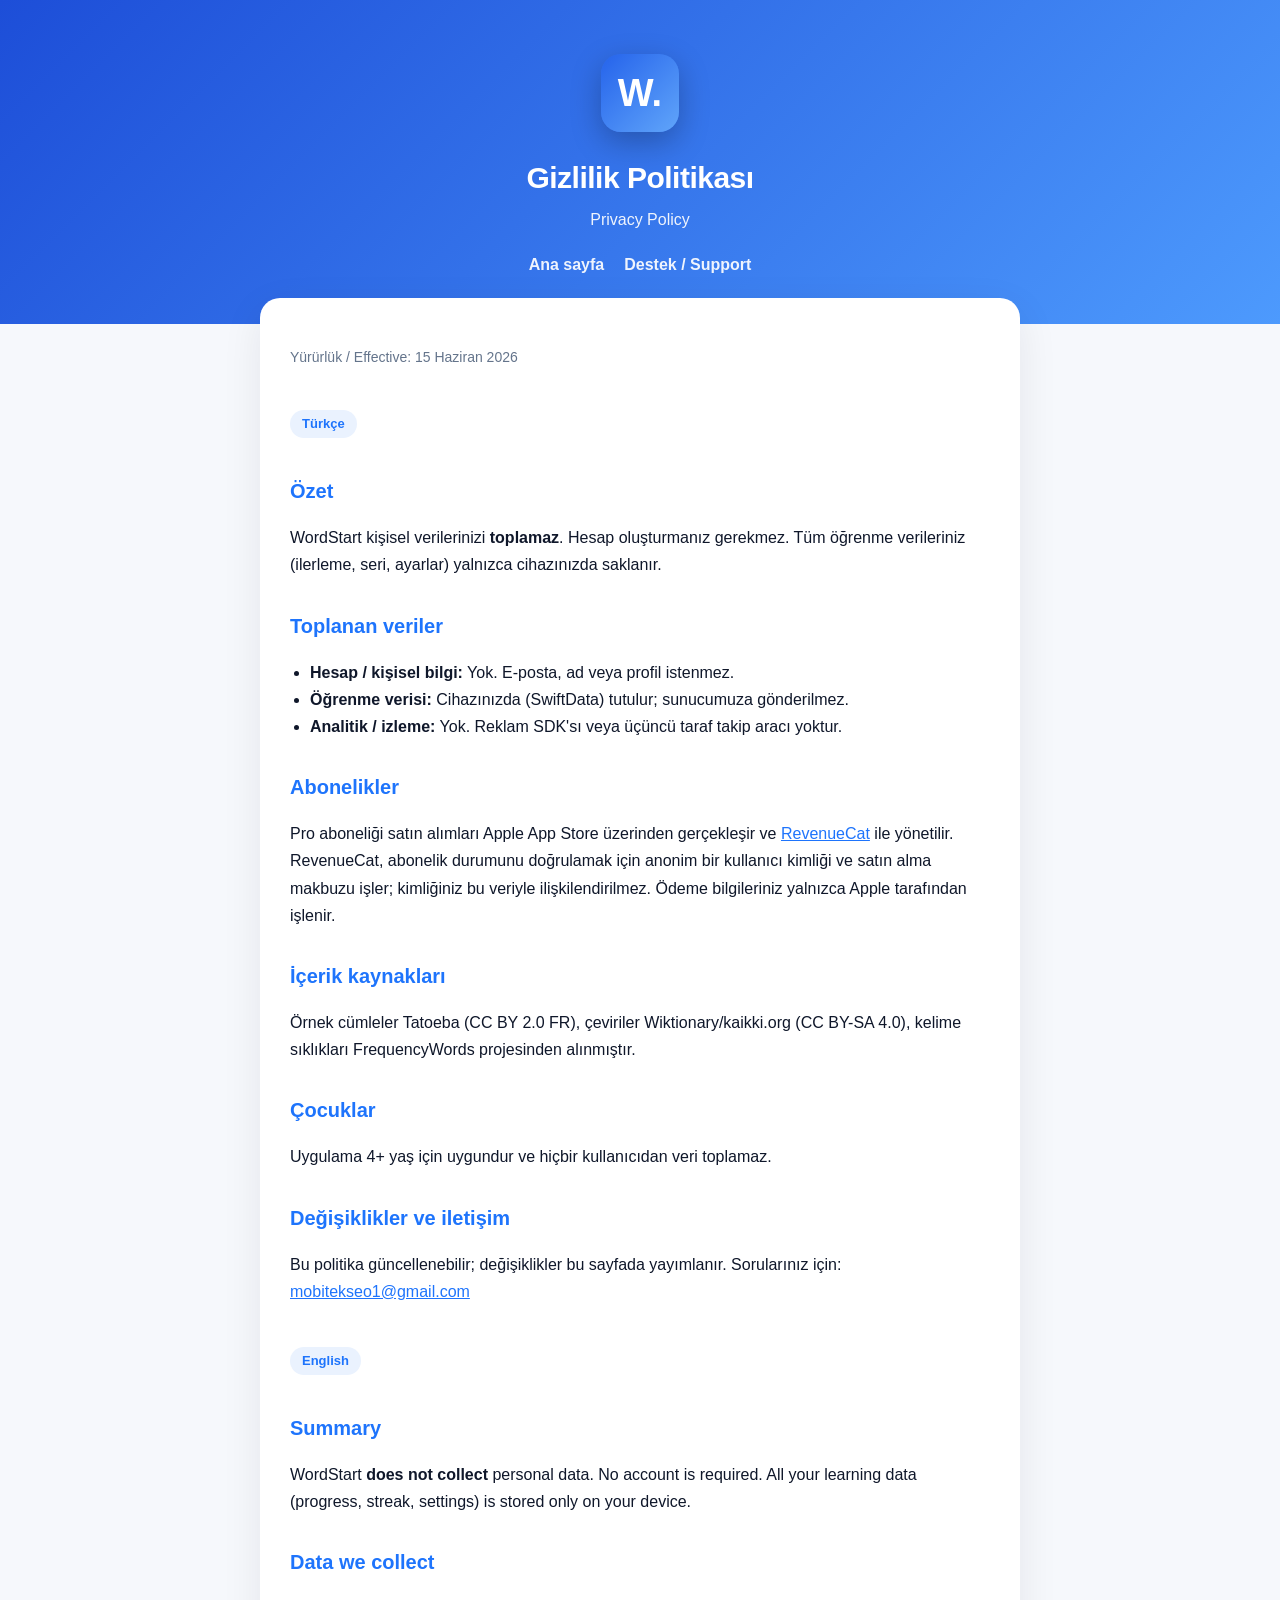
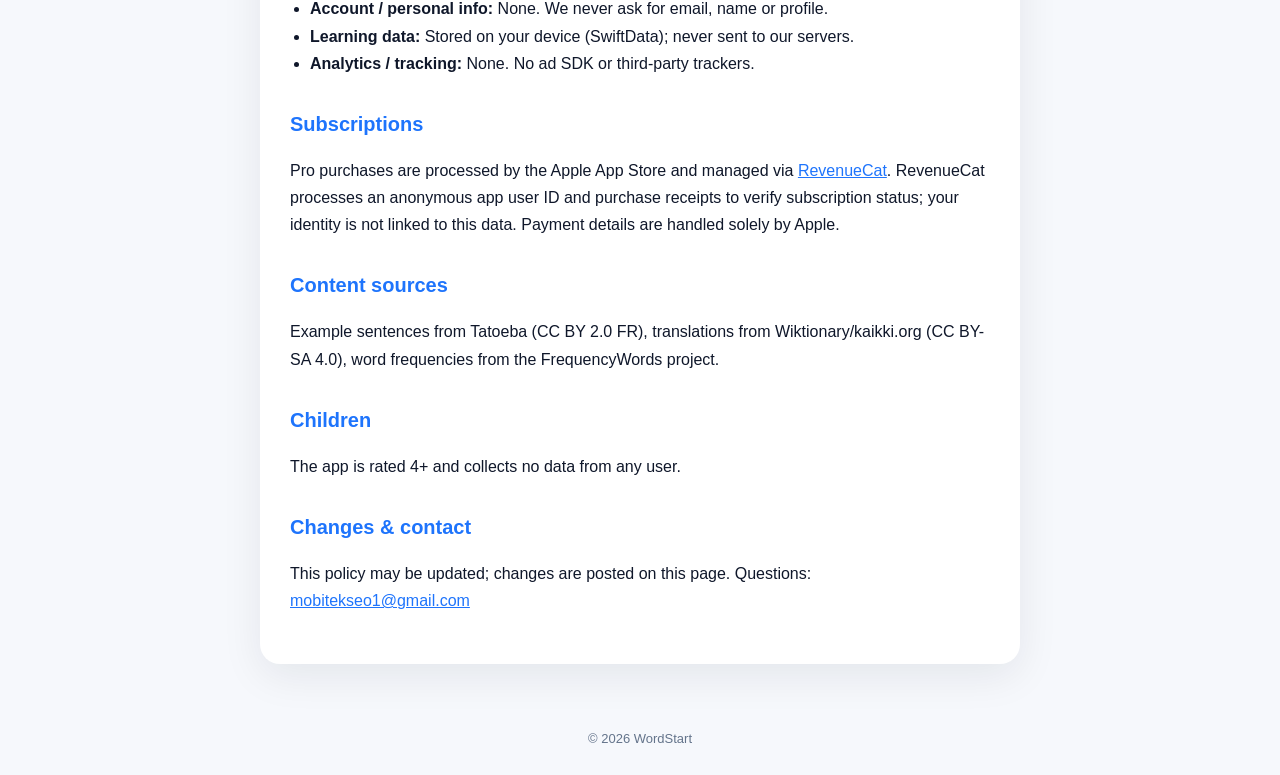
==== privacy.html @ 1dd78312 "WordStart privacy, support & landing pages" ====
<!doctype html><html lang="tr"><head><meta charset="utf-8">
<meta name="viewport" content="width=device-width,initial-scale=1">
<title>WordStart — Gizlilik Politikası / Privacy Policy</title><link rel="stylesheet" href="style.css"></head><body>
<div class="hero"><div class="logo">W.</div><h1>Gizlilik Politikası</h1><p>Privacy Policy</p>
<nav><a href="index.html">Ana sayfa</a><a href="support.html">Destek / Support</a></nav></div>
<div class="wrap">
<p class="muted">Yürürlük / Effective: 15 Haziran 2026</p>

<span class="lang">Türkçe</span>
<h2>Özet</h2>
<p>WordStart kişisel verilerinizi <strong>toplamaz</strong>. Hesap oluşturmanız gerekmez. Tüm öğrenme verileriniz (ilerleme, seri, ayarlar) yalnızca cihazınızda saklanır.</p>
<h2>Toplanan veriler</h2>
<ul>
<li><strong>Hesap / kişisel bilgi:</strong> Yok. E-posta, ad veya profil istenmez.</li>
<li><strong>Öğrenme verisi:</strong> Cihazınızda (SwiftData) tutulur; sunucumuza gönderilmez.</li>
<li><strong>Analitik / izleme:</strong> Yok. Reklam SDK'sı veya üçüncü taraf takip aracı yoktur.</li>
</ul>
<h2>Abonelikler</h2>
<p>Pro aboneliği satın alımları Apple App Store üzerinden gerçekleşir ve <a href="https://www.revenuecat.com/privacy">RevenueCat</a> ile yönetilir. RevenueCat, abonelik durumunu doğrulamak için anonim bir kullanıcı kimliği ve satın alma makbuzu işler; kimliğiniz bu veriyle ilişkilendirilmez. Ödeme bilgileriniz yalnızca Apple tarafından işlenir.</p>
<h2>İçerik kaynakları</h2>
<p>Örnek cümleler Tatoeba (CC BY 2.0 FR), çeviriler Wiktionary/kaikki.org (CC BY-SA 4.0), kelime sıklıkları FrequencyWords projesinden alınmıştır.</p>
<h2>Çocuklar</h2>
<p>Uygulama 4+ yaş için uygundur ve hiçbir kullanıcıdan veri toplamaz.</p>
<h2>Değişiklikler ve iletişim</h2>
<p>Bu politika güncellenebilir; değişiklikler bu sayfada yayımlanır. Sorularınız için: <a href="mailto:mobitekseo1@gmail.com">mobitekseo1@gmail.com</a></p>

<span class="lang">English</span>
<h2>Summary</h2>
<p>WordStart <strong>does not collect</strong> personal data. No account is required. All your learning data (progress, streak, settings) is stored only on your device.</p>
<h2>Data we collect</h2>
<ul>
<li><strong>Account / personal info:</strong> None. We never ask for email, name or profile.</li>
<li><strong>Learning data:</strong> Stored on your device (SwiftData); never sent to our servers.</li>
<li><strong>Analytics / tracking:</strong> None. No ad SDK or third-party trackers.</li>
</ul>
<h2>Subscriptions</h2>
<p>Pro purchases are processed by the Apple App Store and managed via <a href="https://www.revenuecat.com/privacy">RevenueCat</a>. RevenueCat processes an anonymous app user ID and purchase receipts to verify subscription status; your identity is not linked to this data. Payment details are handled solely by Apple.</p>
<h2>Content sources</h2>
<p>Example sentences from Tatoeba (CC BY 2.0 FR), translations from Wiktionary/kaikki.org (CC BY-SA 4.0), word frequencies from the FrequencyWords project.</p>
<h2>Children</h2>
<p>The app is rated 4+ and collects no data from any user.</p>
<h2>Changes & contact</h2>
<p>This policy may be updated; changes are posted on this page. Questions: <a href="mailto:mobitekseo1@gmail.com">mobitekseo1@gmail.com</a></p>
</div>
<footer>© 2026 WordStart</footer>
</body></html>
---- style.css ----
:root{--blue:#1E74FC;--blue2:#4D9AFD;--ink:#0f172a;--muted:#64748b;--bg:#f6f8fc}
*{box-sizing:border-box}
body{margin:0;font:16px/1.7 -apple-system,BlinkMacSystemFont,"Segoe UI",Roboto,sans-serif;color:var(--ink);background:var(--bg)}
.hero{background:linear-gradient(135deg,#1d4ed8,#4d9afd);color:#fff;padding:54px 22px 46px;text-align:center}
.hero .logo{width:78px;height:78px;border-radius:20px;background:linear-gradient(135deg,#2563eb,#60a5fa);display:inline-flex;align-items:center;justify-content:center;font-weight:800;font-size:38px;box-shadow:0 10px 30px rgba(0,0,0,.25);margin-bottom:14px}
.hero h1{margin:.2em 0 .1em;font-size:30px;letter-spacing:-.5px}
.hero p{margin:0;opacity:.92}
.wrap{max-width:760px;margin:-26px auto 40px;background:#fff;border-radius:20px;padding:34px 30px;box-shadow:0 12px 40px rgba(15,23,42,.08)}
h2{font-size:20px;margin:30px 0 8px;color:var(--blue)}
h2:first-child{margin-top:0}
.lang{display:inline-block;font-size:13px;font-weight:700;color:var(--blue);background:#eaf2fe;padding:3px 12px;border-radius:999px;margin:26px 0 6px}
a{color:var(--blue)}
.muted{color:var(--muted);font-size:14px}
ul{padding-left:20px}
nav{margin-top:18px}
nav a{display:inline-block;margin:0 10px;color:#fff;font-weight:600;text-decoration:none;opacity:.92}
footer{text-align:center;color:var(--muted);font-size:13px;padding:24px}
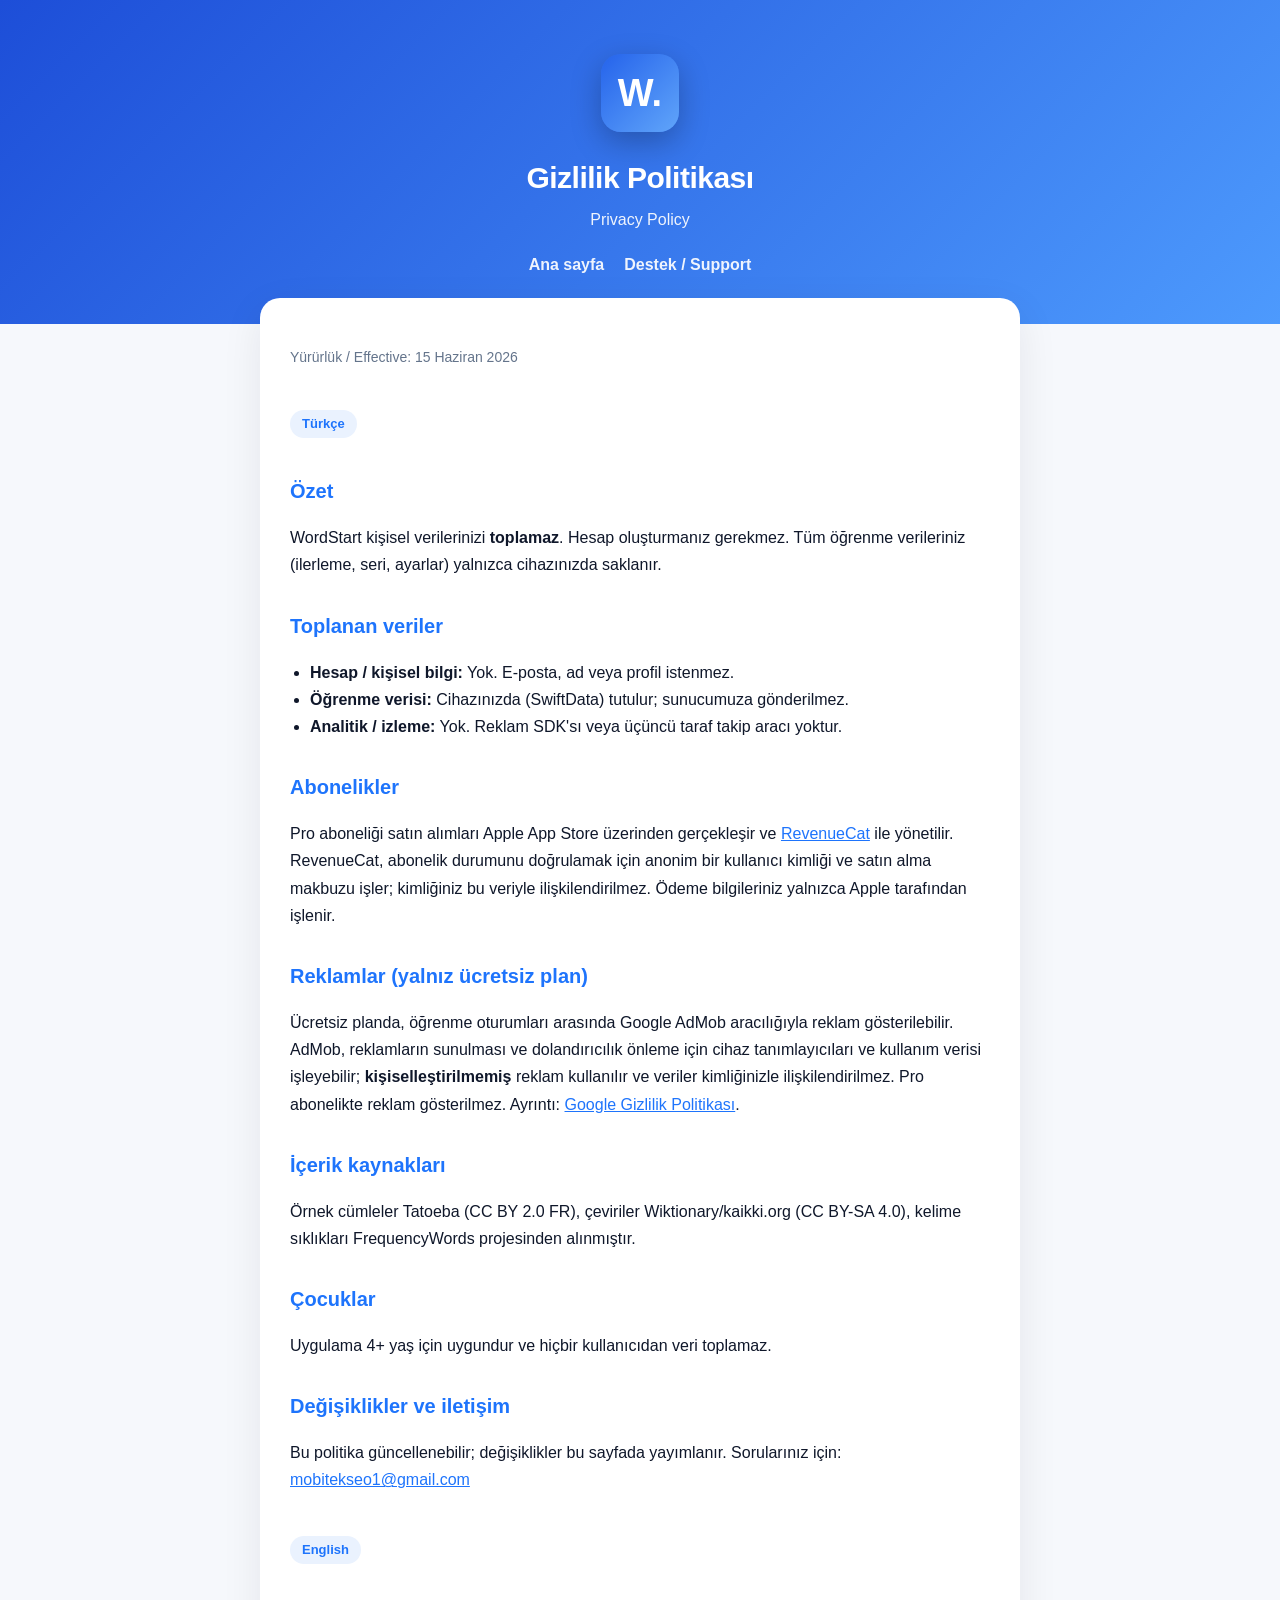
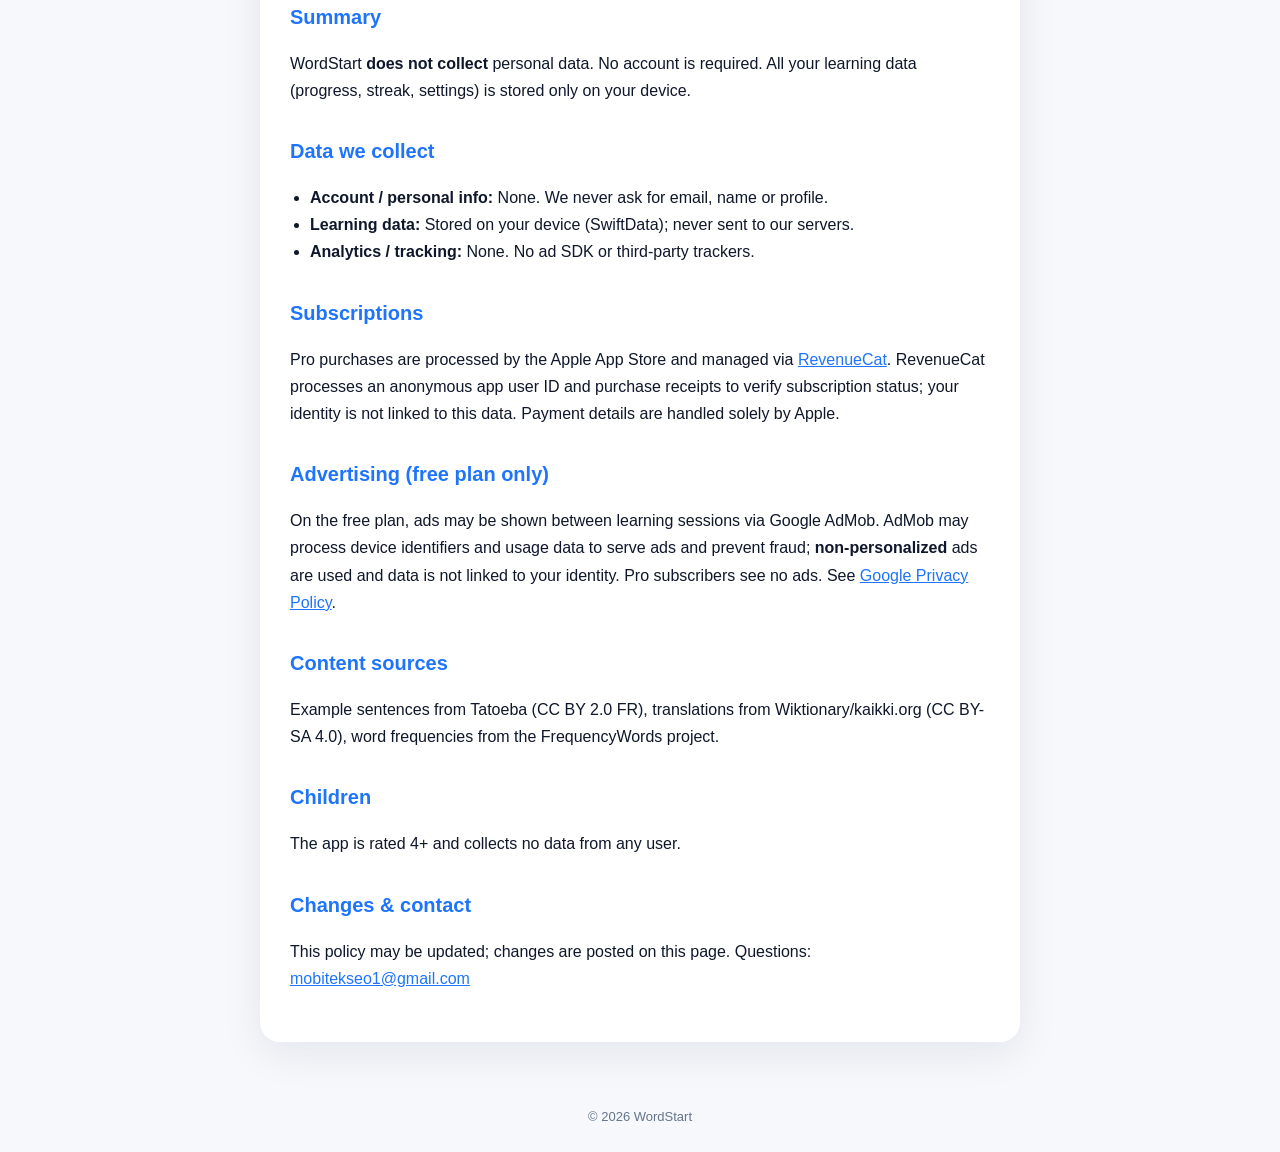
==== commit 75325203: "Privacy: AdMob advertising disclosure (free plan, non-personalized)" ====
--- a/privacy.html
+++ b/privacy.html
@@ -17,6 +17,8 @@
 </ul>
 <h2>Abonelikler</h2>
 <p>Pro aboneliği satın alımları Apple App Store üzerinden gerçekleşir ve <a href="https://www.revenuecat.com/privacy">RevenueCat</a> ile yönetilir. RevenueCat, abonelik durumunu doğrulamak için anonim bir kullanıcı kimliği ve satın alma makbuzu işler; kimliğiniz bu veriyle ilişkilendirilmez. Ödeme bilgileriniz yalnızca Apple tarafından işlenir.</p>
+<h2>Reklamlar (yalnız ücretsiz plan)</h2>
+<p>Ücretsiz planda, öğrenme oturumları arasında Google AdMob aracılığıyla reklam gösterilebilir. AdMob, reklamların sunulması ve dolandırıcılık önleme için cihaz tanımlayıcıları ve kullanım verisi işleyebilir; <strong>kişiselleştirilmemiş</strong> reklam kullanılır ve veriler kimliğinizle ilişkilendirilmez. Pro abonelikte reklam gösterilmez. Ayrıntı: <a href="https://policies.google.com/privacy">Google Gizlilik Politikası</a>.</p>
 <h2>İçerik kaynakları</h2>
 <p>Örnek cümleler Tatoeba (CC BY 2.0 FR), çeviriler Wiktionary/kaikki.org (CC BY-SA 4.0), kelime sıklıkları FrequencyWords projesinden alınmıştır.</p>
 <h2>Çocuklar</h2>
@@ -35,6 +37,8 @@
 </ul>
 <h2>Subscriptions</h2>
 <p>Pro purchases are processed by the Apple App Store and managed via <a href="https://www.revenuecat.com/privacy">RevenueCat</a>. RevenueCat processes an anonymous app user ID and purchase receipts to verify subscription status; your identity is not linked to this data. Payment details are handled solely by Apple.</p>
+<h2>Advertising (free plan only)</h2>
+<p>On the free plan, ads may be shown between learning sessions via Google AdMob. AdMob may process device identifiers and usage data to serve ads and prevent fraud; <strong>non-personalized</strong> ads are used and data is not linked to your identity. Pro subscribers see no ads. See <a href="https://policies.google.com/privacy">Google Privacy Policy</a>.</p>
 <h2>Content sources</h2>
 <p>Example sentences from Tatoeba (CC BY 2.0 FR), translations from Wiktionary/kaikki.org (CC BY-SA 4.0), word frequencies from the FrequencyWords project.</p>
 <h2>Children</h2>
